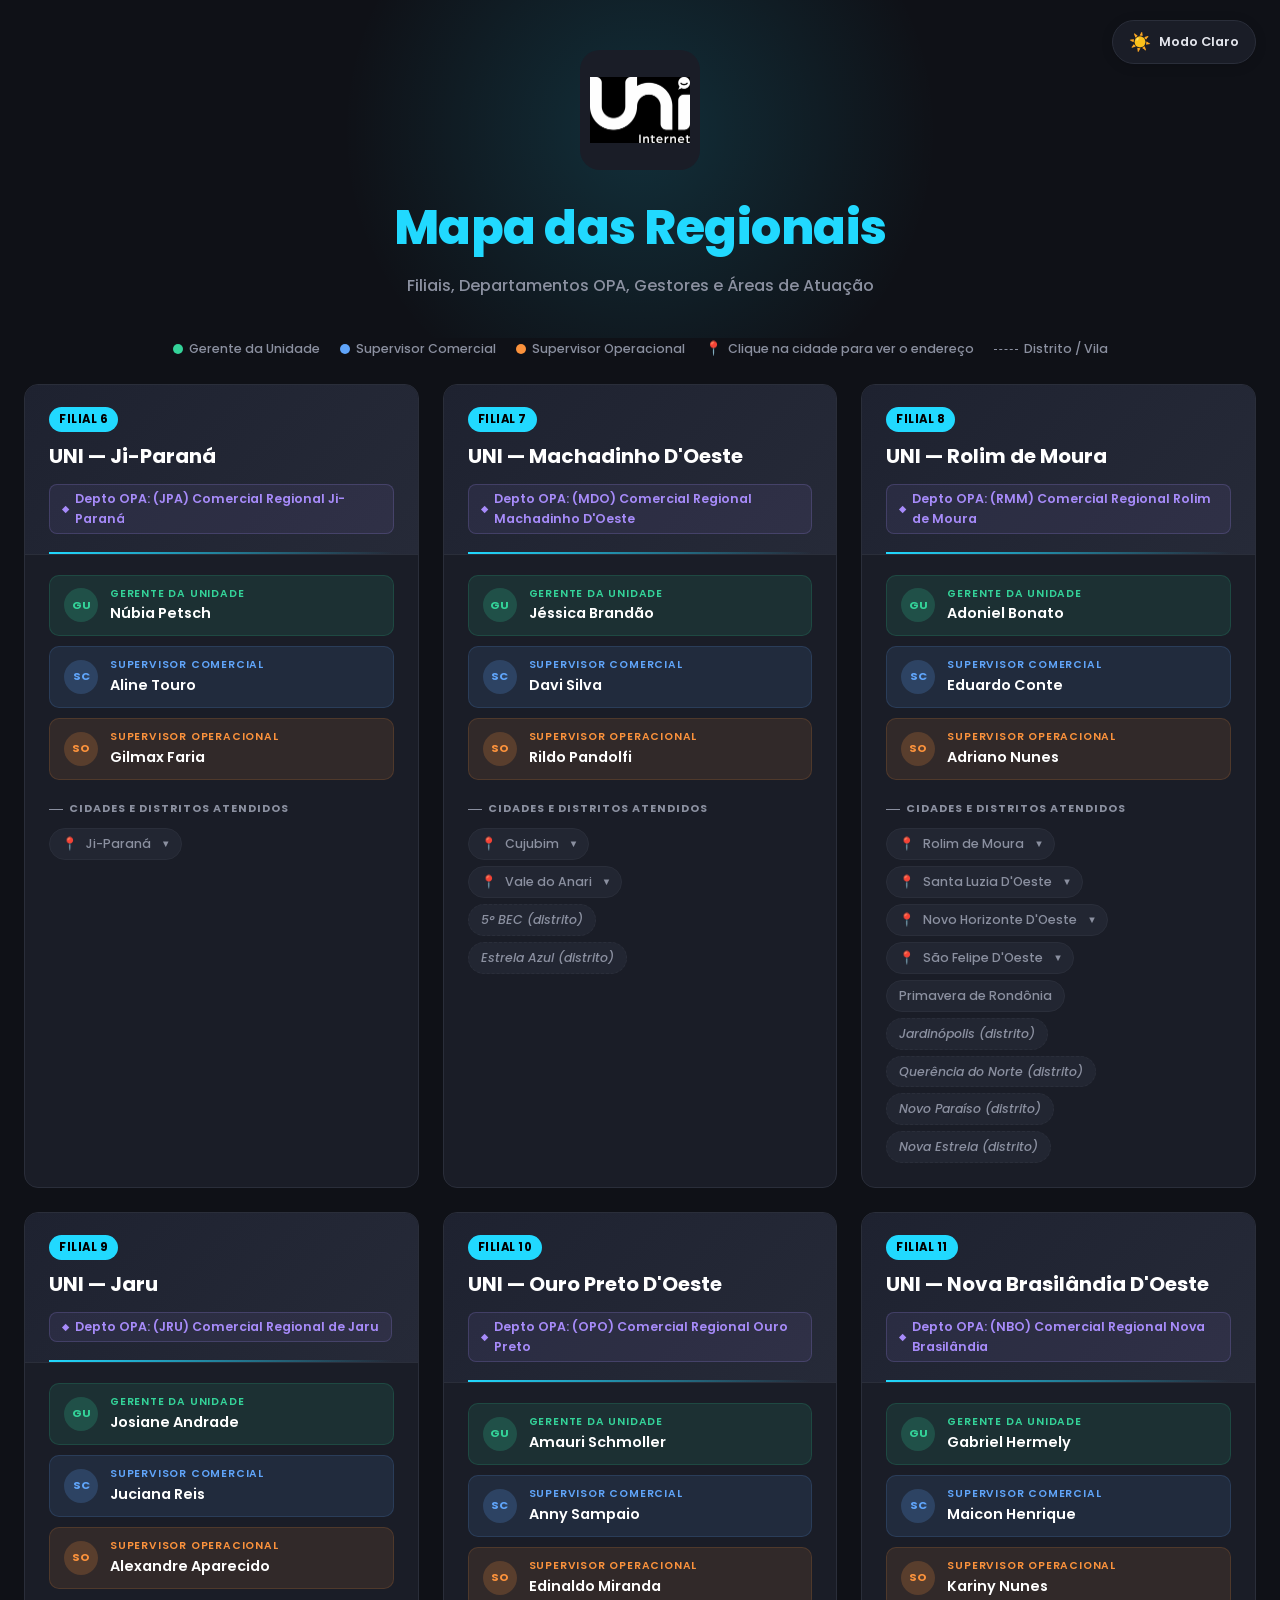
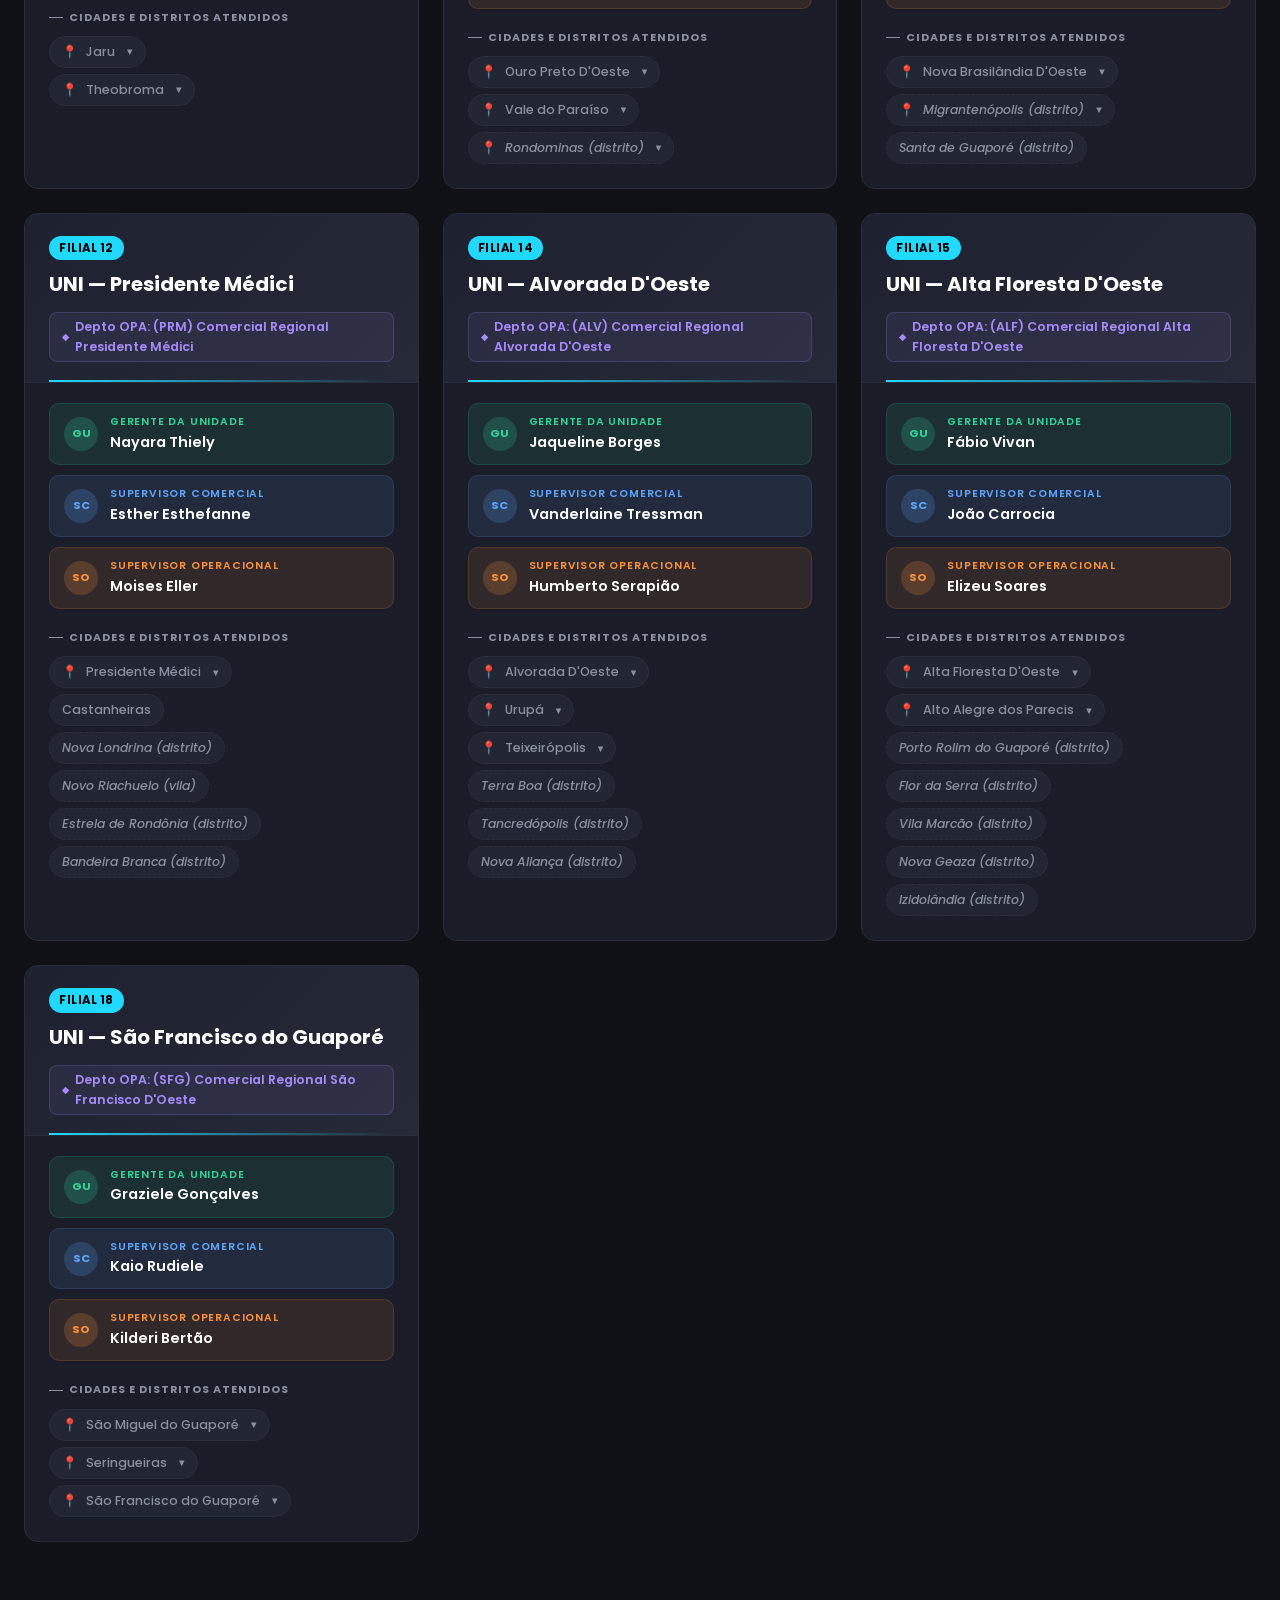
==== index.html @ b016f170 "Add files via upload" ====
<!DOCTYPE html>
<html lang="pt-BR" data-theme="dark">
<head>
<meta charset="UTF-8">
<meta name="viewport" content="width=device-width, initial-scale=1.0">
<title>Regionais - Departamentos OPA | UNI Internet</title>
<link href="https://fonts.googleapis.com/css2?family=Poppins:wght@400;500;600;700;800&display=swap" rel="stylesheet">
<style>
  :root {
    --bg: #0f1117;
    --surface: #1a1d27;
    --surface-hover: #222632;
    --card-top-bg: linear-gradient(135deg, #1e2230, #262a38);
    --border: #2a2e3a;
    --text: #e4e6ed;
    --text-muted: #8b90a0;
    --heading-color: #fff;
    --accent: #21d9ff;
    --accent-glow: rgba(33, 217, 255, 0.15);
    --accent-text: #000;
    --green: #34d399;
    --green-bg: rgba(52, 211, 153, 0.1);
    --green-border: rgba(52, 211, 153, 0.15);
    --green-icon: rgba(52, 211, 153, 0.2);
    --blue: #60a5fa;
    --blue-bg: rgba(96, 165, 250, 0.1);
    --blue-border: rgba(96, 165, 250, 0.15);
    --blue-icon: rgba(96, 165, 250, 0.2);
    --purple: #a78bfa;
    --purple-bg: rgba(167, 139, 250, 0.08);
    --purple-border: rgba(167, 139, 250, 0.2);
    --orange: #fb923c;
    --orange-bg: rgba(251, 146, 60, 0.1);
    --orange-border: rgba(251, 146, 60, 0.15);
    --orange-icon: rgba(251, 146, 60, 0.2);
    --shadow-hover: rgba(0,0,0,0.3);
    --addr-bg: #161922;
    --radius: 14px;
  }

  [data-theme="light"] {
    --bg: #f0f2f5;
    --surface: #ffffff;
    --surface-hover: #f5f6f8;
    --card-top-bg: linear-gradient(135deg, #e8ecf2, #f1f4f9);
    --border: #dde1e8;
    --text: #2d3142;
    --text-muted: #6b7280;
    --heading-color: #1a1d27;
    --accent: #0aafc9;
    --accent-glow: rgba(10, 175, 201, 0.1);
    --accent-text: #fff;
    --green: #059669;
    --green-bg: rgba(5, 150, 105, 0.07);
    --green-border: rgba(5, 150, 105, 0.15);
    --green-icon: rgba(5, 150, 105, 0.12);
    --blue: #2563eb;
    --blue-bg: rgba(37, 99, 235, 0.06);
    --blue-border: rgba(37, 99, 235, 0.15);
    --blue-icon: rgba(37, 99, 235, 0.1);
    --purple: #7c3aed;
    --purple-bg: rgba(124, 58, 237, 0.06);
    --purple-border: rgba(124, 58, 237, 0.15);
    --orange: #ea580c;
    --orange-bg: rgba(234, 88, 12, 0.07);
    --orange-border: rgba(234, 88, 12, 0.15);
    --orange-icon: rgba(234, 88, 12, 0.12);
    --shadow-hover: rgba(0,0,0,0.08);
    --addr-bg: #f8f9fb;
  }

  * { margin: 0; padding: 0; box-sizing: border-box; }

  body {
    font-family: 'Poppins', sans-serif;
    background: var(--bg);
    color: var(--text);
    min-height: 100vh;
    line-height: 1.6;
    transition: background 0.4s ease, color 0.4s ease;
  }

  .theme-toggle {
    position: fixed;
    top: 20px;
    right: 24px;
    z-index: 100;
    background: var(--surface);
    border: 1px solid var(--border);
    border-radius: 50px;
    padding: 8px 16px;
    cursor: pointer;
    display: flex;
    align-items: center;
    gap: 8px;
    font-family: 'Poppins', sans-serif;
    font-size: 0.8rem;
    font-weight: 600;
    color: var(--text);
    transition: all 0.3s ease;
    box-shadow: 0 2px 12px rgba(0,0,0,0.15);
  }
  .theme-toggle:hover { transform: scale(1.05); box-shadow: 0 4px 20px rgba(0,0,0,0.2); }
  .theme-toggle .icon { font-size: 1.1rem; }

  .header {
    text-align: center;
    padding: 50px 20px 40px;
    position: relative;
    overflow: hidden;
  }
  .header::before {
    content: '';
    position: absolute;
    top: -50%;
    left: 50%;
    transform: translateX(-50%);
    width: 600px;
    height: 600px;
    background: radial-gradient(circle, var(--accent-glow) 0%, transparent 70%);
    pointer-events: none;
  }

  .logo-container { position: relative; margin-bottom: 20px; }
  .logo-placeholder {
    width: 120px; height: 120px; margin: 0 auto; border-radius: 20px;
    background: var(--surface); border: none;
    display: flex; align-items: center; justify-content: center;
    overflow: hidden; transition: all 0.3s ease;
  }
  .logo-placeholder img { width: 100%; height: 100%; object-fit: contain; padding: 10px; }

  [data-theme="dark"] .logo-dark { display: block; }
  [data-theme="dark"] .logo-light { display: none; }
  [data-theme="light"] .logo-dark { display: none; }
  [data-theme="light"] .logo-light { display: block; }

  .header h1 {
    font-family: 'Poppins', sans-serif;
    font-size: clamp(1.8rem, 5vw, 3rem);
    font-weight: 800; color: var(--accent);
    position: relative; letter-spacing: -0.5px;
  }
  .header p {
    color: var(--text-muted); font-size: 1rem;
    margin-top: 6px; position: relative; font-weight: 500;
  }

  .legend {
    max-width: 1280px; margin: 0 auto 24px; padding: 0 24px;
    display: flex; gap: 20px; flex-wrap: wrap; justify-content: center;
  }
  .legend-item {
    display: flex; align-items: center; gap: 6px;
    font-size: 0.78rem; color: var(--text-muted); font-weight: 500;
  }
  .legend-dot { width: 10px; height: 10px; border-radius: 50%; }
  .legend-line { width: 24px; height: 0; border-top: 1px dashed var(--text-muted); }

  .grid {
    max-width: 1280px; margin: 0 auto;
    padding: 0 24px 80px;
    display: grid;
    grid-template-columns: repeat(auto-fill, minmax(370px, 1fr));
    gap: 24px;
  }

  .card {
    background: var(--surface); border: 1px solid var(--border);
    border-radius: var(--radius); overflow: hidden;
    transition: transform 0.3s ease, box-shadow 0.3s ease, background 0.4s ease;
    animation: fadeUp 0.5s ease both;
  }
  .card:hover { transform: translateY(-4px); box-shadow: 0 12px 40px var(--shadow-hover); }

  @keyframes fadeUp {
    from { opacity: 0; transform: translateY(20px); }
    to { opacity: 1; transform: translateY(0); }
  }
  .card:nth-child(1)  { animation-delay: 0.03s; }
  .card:nth-child(2)  { animation-delay: 0.06s; }
  .card:nth-child(3)  { animation-delay: 0.09s; }
  .card:nth-child(4)  { animation-delay: 0.12s; }
  .card:nth-child(5)  { animation-delay: 0.15s; }
  .card:nth-child(6)  { animation-delay: 0.18s; }
  .card:nth-child(7)  { animation-delay: 0.21s; }
  .card:nth-child(8)  { animation-delay: 0.24s; }
  .card:nth-child(9)  { animation-delay: 0.27s; }
  .card:nth-child(10) { animation-delay: 0.30s; }

  .card-top {
    background: var(--card-top-bg); padding: 20px 24px;
    border-bottom: 1px solid var(--border); position: relative;
    transition: background 0.4s ease;
  }
  .card-top::after {
    content: ''; position: absolute; bottom: 0; left: 24px; right: 24px;
    height: 2px; background: linear-gradient(90deg, var(--accent), transparent);
  }

  .filial-badge {
    display: inline-block; background: var(--accent); color: var(--accent-text);
    font-weight: 700; font-size: 0.72rem; padding: 3px 10px;
    border-radius: 20px; letter-spacing: 0.5px;
    text-transform: uppercase; margin-bottom: 8px;
  }
  .card-top h2 {
    font-family: 'Poppins', sans-serif; font-size: 1.25rem;
    font-weight: 700; color: var(--heading-color); margin-bottom: 4px;
  }
  .dept-opa {
    display: inline-flex; align-items: center; gap: 6px;
    background: var(--purple-bg); border: 1px solid var(--purple-border);
    padding: 4px 12px; border-radius: 8px; font-size: 0.78rem;
    color: var(--purple); font-weight: 600; margin-top: 8px;
  }
  .dept-opa::before { content: '\25C6'; font-size: 0.55rem; }

  .card-body { padding: 20px 24px 24px; }

  .people { display: flex; flex-direction: column; gap: 10px; margin-bottom: 20px; }
  .person {
    display: flex; align-items: center; gap: 12px;
    padding: 10px 14px; border-radius: 10px; font-size: 0.9rem;
    transition: background 0.3s ease;
  }
  .person.gerente { background: var(--green-bg); border: 1px solid var(--green-border); }
  .person.supervisor { background: var(--blue-bg); border: 1px solid var(--blue-border); }
  .person.operacional { background: var(--orange-bg); border: 1px solid var(--orange-border); }

  .person-icon {
    width: 34px; height: 34px; border-radius: 50%;
    display: flex; align-items: center; justify-content: center;
    font-size: 0.7rem; font-weight: 700; flex-shrink: 0;
  }
  .gerente .person-icon { background: var(--green-icon); color: var(--green); }
  .supervisor .person-icon { background: var(--blue-icon); color: var(--blue); }
  .operacional .person-icon { background: var(--orange-icon); color: var(--orange); }

  .person-info { display: flex; flex-direction: column; }
  .person-role {
    font-size: 0.66rem; font-weight: 600;
    text-transform: uppercase; letter-spacing: 0.8px;
  }
  .gerente .person-role { color: var(--green); }
  .supervisor .person-role { color: var(--blue); }
  .operacional .person-role { color: var(--orange); }
  .person-name { font-weight: 600; color: var(--heading-color); font-size: 0.9rem; }

  .cities-label {
    font-size: 0.68rem; font-weight: 700; text-transform: uppercase;
    letter-spacing: 1px; color: var(--text-muted); margin-bottom: 10px;
    display: flex; align-items: center; gap: 6px;
  }
  .cities-label::before {
    content: ''; display: block; width: 14px; height: 1px; background: var(--text-muted);
  }

  .cities-list { display: flex; flex-direction: column; gap: 6px; }

  .city-row { position: relative; }

  .city-tag {
    display: inline-flex; align-items: center; gap: 6px;
    background: var(--surface-hover); border: 1px solid var(--border);
    padding: 5px 12px; border-radius: 20px; font-size: 0.78rem;
    color: var(--text-muted); font-weight: 500;
    transition: all 0.2s ease;
  }
  .city-tag.distrito { font-style: italic; border-style: dashed; }

  .city-tag.has-addr {
    cursor: pointer;
    padding-right: 10px;
  }
  .city-tag.has-addr:hover {
    border-color: var(--accent); color: var(--accent); background: var(--accent-glow);
  }
  .city-tag.has-addr .pin { margin-right: 2px; font-style: normal; }
  .city-tag.has-addr .arrow {
    display: inline-block; font-size: 0.6rem; margin-left: 4px;
    transition: transform 0.3s ease; font-style: normal;
  }
  .city-tag.has-addr.open .arrow { transform: rotate(180deg); }
  .city-tag.has-addr.open {
    border-color: var(--accent); color: var(--accent); background: var(--accent-glow);
    border-radius: 12px 12px 0 0;
  }

  .addr-panel {
    max-height: 0; overflow: hidden;
    transition: max-height 0.35s ease, padding 0.35s ease, opacity 0.25s ease;
    opacity: 0;
    background: var(--addr-bg);
    border: 1px solid var(--border); border-top: none;
    border-radius: 0 0 12px 12px;
    margin-top: -1px;
    padding: 0 14px;
  }
  .addr-panel.open {
    max-height: 200px; opacity: 1; padding: 10px 14px;
  }
  .addr-panel .addr-line {
    display: flex; align-items: flex-start; gap: 8px;
    font-size: 0.76rem; color: var(--text-muted); line-height: 1.5;
  }
  .addr-panel .addr-line + .addr-line { margin-top: 8px; padding-top: 8px; border-top: 1px dashed var(--border); }
  .addr-panel .addr-icon { flex-shrink: 0; font-size: 0.85rem; margin-top: 1px; }
  .addr-panel .addr-label {
    font-size: 0.62rem; font-weight: 700; text-transform: uppercase;
    letter-spacing: 0.5px; color: var(--accent); margin-bottom: 2px;
  }

  @media (max-width: 480px) {
    .grid { grid-template-columns: 1fr; padding: 0 12px 60px; gap: 16px; }
    .header { padding: 40px 16px 28px; }
    .theme-toggle { top: 12px; right: 12px; padding: 6px 12px; font-size: 0.72rem; }
    .logo-placeholder { width: 90px; height: 90px; }
  }
</style>
</head>
<body>

<button class="theme-toggle" onclick="toggleTheme()">
  <span class="icon" id="themeIcon">&#9728;&#65039;</span>
  <span id="themeLabel">Modo Claro</span>
</button>

<div class="header">
  <div class="logo-container">
    <div class="logo-placeholder">
      <img src="[data-uri]" alt="UNI Internet" class="logo-dark">
      <img src="[data-uri]" alt="UNI Internet" class="logo-light">
    </div>
  </div>
  <h1>Mapa das Regionais</h1>
  <p>Filiais, Departamentos OPA, Gestores e Áreas de Atuação</p>
</div>

<div class="legend">
  <div class="legend-item"><div class="legend-dot" style="background:var(--green)"></div> Gerente da Unidade</div>
  <div class="legend-item"><div class="legend-dot" style="background:var(--blue)"></div> Supervisor Comercial</div>
  <div class="legend-item"><div class="legend-dot" style="background:var(--orange)"></div> Supervisor Operacional</div>
  <div class="legend-item"><span style="font-size:0.85rem">📍</span> Clique na cidade para ver o endereço</div>
  <div class="legend-item"><div class="legend-line"></div> Distrito / Vila</div>
</div>

<div class="grid" id="grid"></div>

<script>
const filiais = [
  {
    num: 6, nome: "Ji-Paraná", sigla: "JPA", regional: "Comercial Regional Ji-Paraná",
    gerente: "Núbia Petsch", supervisor: "Aline Touro", operacional: "Gilmax Faria",
    cidades: [
      { nome: "Ji-Paraná", addrs: [
        { label: "Matriz", end: "Av. Marechal Rondon, 1758 - Centro - CEP 76900-136" },
        { label: "Filial", end: "Rua Manoel Franco, 809 - Nova Brasília - CEP 76908-442" }
      ]}
    ]
  },
  {
    num: 7, nome: "Machadinho D'Oeste", sigla: "MDO", regional: "Comercial Regional Machadinho D'Oeste",
    gerente: "Jéssica Brandão", supervisor: "Davi Silva", operacional: "Rildo Pandolfi",
    cidades: [
      { nome: "Cujubim", addrs: [{ end: "Av. Cujubim, 2222 - Centro - CEP 76864-000" }] },
      { nome: "Vale do Anari", addrs: [{ end: "Av. Acyr Jose Damasceno, 4118 - Centro - CEP 76867-000" }] },
      { nome: "5° BEC", distrito: true },
      { nome: "Estrela Azul", distrito: true }
    ]
  },
  {
    num: 8, nome: "Rolim de Moura", sigla: "RMM", regional: "Comercial Regional Rolim de Moura",
    gerente: "Adoniel Bonato", supervisor: "Eduardo Conte", operacional: "Adriano Nunes",
    cidades: [
      { nome: "Rolim de Moura", addrs: [{ end: "Rua Guaporé, 4762 - Centro - CEP 76940-000" }] },
      { nome: "Santa Luzia D'Oeste", addrs: [{ end: "Av. Brasil, 2571 - Centro - CEP 76950-000" }] },
      { nome: "Novo Horizonte D'Oeste", addrs: [{ end: "Av. Manoel Francisco de Lima Filho, 4979 - Centro - CEP 76956-000" }] },
      { nome: "São Felipe D'Oeste", addrs: [{ end: "Av. Capitão Silvio, 61 - Centro - CEP 76977-000" }] },
      { nome: "Primavera de Rondônia" },
      { nome: "Jardinópolis", distrito: true },
      { nome: "Querência do Norte", distrito: true },
      { nome: "Novo Paraíso", distrito: true },
      { nome: "Nova Estrela", distrito: true }
    ]
  },
  {
    num: 9, nome: "Jaru", sigla: "JRU", regional: "Comercial Regional de Jaru",
    gerente: "Josiane Andrade", supervisor: "Juciana Reis", operacional: "Alexandre Aparecido",
    cidades: [
      { nome: "Jaru", addrs: [{ end: "Av. Padre Adolpho Rohl, 1996 - Setor 1 - CEP 76890-000" }] },
      { nome: "Theobroma", addrs: [{ end: "Av. Senador Olavo Pires, 2070 - Centro - CEP 76866-000" }] }
    ]
  },
  {
    num: 10, nome: "Ouro Preto D'Oeste", sigla: "OPO", regional: "Comercial Regional Ouro Preto",
    gerente: "Amauri Schmoller", supervisor: "Anny Sampaio", operacional: "Edinaldo Miranda",
    cidades: [
      { nome: "Ouro Preto D'Oeste", addrs: [{ end: "Rua Ana Neri, 528 - Jardim Tropical - CEP 76920-000" }] },
      { nome: "Vale do Paraíso", addrs: [{ end: "Av. Paraná, Nº 2250 - Centro - CEP 76923-000" }] },
      { nome: "Rondominas", distrito: true, addrs: [{ end: "Rua Jorge Marcelino, 2450 - CEP 76920-000" }] }
    ]
  },
  {
    num: 11, nome: "Nova Brasilândia D'Oeste", sigla: "NBO", regional: "Comercial Regional Nova Brasilândia",
    gerente: "Gabriel Hermely", supervisor: "Maicon Henrique", operacional: "Kariny Nunes",
    cidades: [
      { nome: "Nova Brasilândia D'Oeste", addrs: [{ end: "Av. Juscelino Kubitschek, 3105 - Centro - CEP 76958-000" }] },
      { nome: "Migrantenópolis", distrito: true, addrs: [{ end: "Av. 25 de Agosto, 3282 - Centro - CEP 76956-000" }] },
      { nome: "Santa de Guaporé", distrito: true }
    ]
  },
  {
    num: 12, nome: "Presidente Médici", sigla: "PRM", regional: "Comercial Regional Presidente Médici",
    gerente: "Nayara Thiely", supervisor: "Esther Esthefanne", operacional: "Moises Eller",
    cidades: [
      { nome: "Presidente Médici", addrs: [{ end: "Rua José Vidal, 2648 - Centro - CEP 76916-000" }] },
      { nome: "Castanheiras" },
      { nome: "Nova Londrina", distrito: true },
      { nome: "Novo Riachuelo", distrito: true, vila: true },
      { nome: "Estrela de Rondônia", distrito: true },
      { nome: "Bandeira Branca", distrito: true }
    ]
  },
  {
    num: 14, nome: "Alvorada D'Oeste", sigla: "ALV", regional: "Comercial Regional Alvorada D'Oeste",
    gerente: "Jaqueline Borges", supervisor: "Vanderlaine Tressman", operacional: "Humberto Serapião",
    cidades: [
      { nome: "Alvorada D'Oeste", addrs: [{ end: "Rua José de Alencar, 4906 - Centro - CEP 76930-000" }] },
      { nome: "Urupá", addrs: [{ end: "Av. Moacir de Paula Vieira, 3546 - Centro - CEP 76929-000" }] },
      { nome: "Teixeirópolis", addrs: [{ end: "Av. Afonso Pena, 2975 - Centro - CEP 76928-000" }] },
      { nome: "Terra Boa", distrito: true },
      { nome: "Tancredópolis", distrito: true },
      { nome: "Nova Aliança", distrito: true }
    ]
  },
  {
    num: 15, nome: "Alta Floresta D'Oeste", sigla: "ALF", regional: "Comercial Regional Alta Floresta D'Oeste",
    gerente: "Fábio Vivan", supervisor: "João Carrocia", operacional: "Elizeu Soares",
    cidades: [
      { nome: "Alta Floresta D'Oeste", addrs: [{ end: "Av. Brasil, 4122 - Centro - CEP 76954-000" }] },
      { nome: "Alto Alegre dos Parecis", addrs: [{ end: "Av. Tancredo Neves, 3957 - Centro - CEP 76952-000" }] },
      { nome: "Porto Rolim do Guaporé", distrito: true },
      { nome: "Flor da Serra", distrito: true },
      { nome: "Vila Marcão", distrito: true },
      { nome: "Nova Geaza", distrito: true },
      { nome: "Izidolândia", distrito: true }
    ]
  },
  {
    num: 18, nome: "São Francisco do Guaporé", sigla: "SFG", regional: "Comercial Regional São Francisco D'Oeste",
    gerente: "Graziele Gonçalves", supervisor: "Kaio Rudiele", operacional: "Kilderi Bertão",
    cidades: [
      { nome: "São Miguel do Guaporé", addrs: [{ end: "Rua São Miguel, 2355 - Cristo Rei - CEP 76932-000" }] },
      { nome: "Seringueiras", addrs: [{ end: "Av. Flamboyant, 272 - Centro - CEP 76900-000" }] },
      { nome: "São Francisco do Guaporé", addrs: [{ end: "Rua Chico Mendes, 3926 - Centro - CEP 76935-000" }] }
    ]
  }
];

function renderCards() {
  const grid = document.getElementById('grid');
  grid.innerHTML = filiais.map((f, fi) => {
    const cidadesHTML = f.cidades.map((c, ci) => {
      const id = `addr-${fi}-${ci}`;
      const hasAddr = c.addrs && c.addrs.length > 0;
      const distritoClass = c.distrito ? ' distrito' : '';
      const suffix = c.distrito ? (c.vila ? ' (vila)' : ' (distrito)') : '';

      if (!hasAddr) {
        return `<div class="city-row"><span class="city-tag${distritoClass}">${c.nome}${suffix}</span></div>`;
      }

      const addrLines = c.addrs.map(a => {
        const labelHTML = a.label ? `<div class="addr-label">${a.label}</div>` : '';
        return `<div class="addr-line"><span class="addr-icon">📍</span><div>${labelHTML}${a.end}</div></div>`;
      }).join('');

      return `<div class="city-row">
        <span class="city-tag has-addr${distritoClass}" onclick="toggleAddr('${id}', this)">
          <span class="pin">📍</span>${c.nome}${suffix}<span class="arrow">▼</span>
        </span>
        <div class="addr-panel" id="${id}">${addrLines}</div>
      </div>`;
    }).join('');

    return `<div class="card">
      <div class="card-top">
        <span class="filial-badge">Filial ${f.num}</span>
        <h2>UNI — ${f.nome}</h2>
        <div class="dept-opa">Depto OPA: (${f.sigla}) ${f.regional}</div>
      </div>
      <div class="card-body">
        <div class="people">
          <div class="person gerente">
            <div class="person-icon">GU</div>
            <div class="person-info">
              <span class="person-role">Gerente da Unidade</span>
              <span class="person-name">${f.gerente}</span>
            </div>
          </div>
          <div class="person supervisor">
            <div class="person-icon">SC</div>
            <div class="person-info">
              <span class="person-role">Supervisor Comercial</span>
              <span class="person-name">${f.supervisor}</span>
            </div>
          </div>
          <div class="person operacional">
            <div class="person-icon">SO</div>
            <div class="person-info">
              <span class="person-role">Supervisor Operacional</span>
              <span class="person-name">${f.operacional}</span>
            </div>
          </div>
        </div>
        <div class="cities-label">Cidades e Distritos Atendidos</div>
        <div class="cities-list">${cidadesHTML}</div>
      </div>
    </div>`;
  }).join('');
}

function toggleAddr(id, el) {
  const panel = document.getElementById(id);
  const isOpen = panel.classList.contains('open');
  // Close all panels first
  document.querySelectorAll('.addr-panel.open').forEach(p => {
    p.classList.remove('open');
    p.previousElementSibling.classList.remove('open');
  });
  if (!isOpen) {
    panel.classList.add('open');
    el.classList.add('open');
  }
}

function toggleTheme() {
  const html = document.documentElement;
  const icon = document.getElementById('themeIcon');
  const label = document.getElementById('themeLabel');
  if (html.getAttribute('data-theme') === 'dark') {
    html.setAttribute('data-theme', 'light');
    icon.textContent = '🌙';
    label.textContent = 'Modo Escuro';
  } else {
    html.setAttribute('data-theme', 'dark');
    icon.textContent = '☀️';
    label.textContent = 'Modo Claro';
  }
}

renderCards();
</script>
</body>
</html>
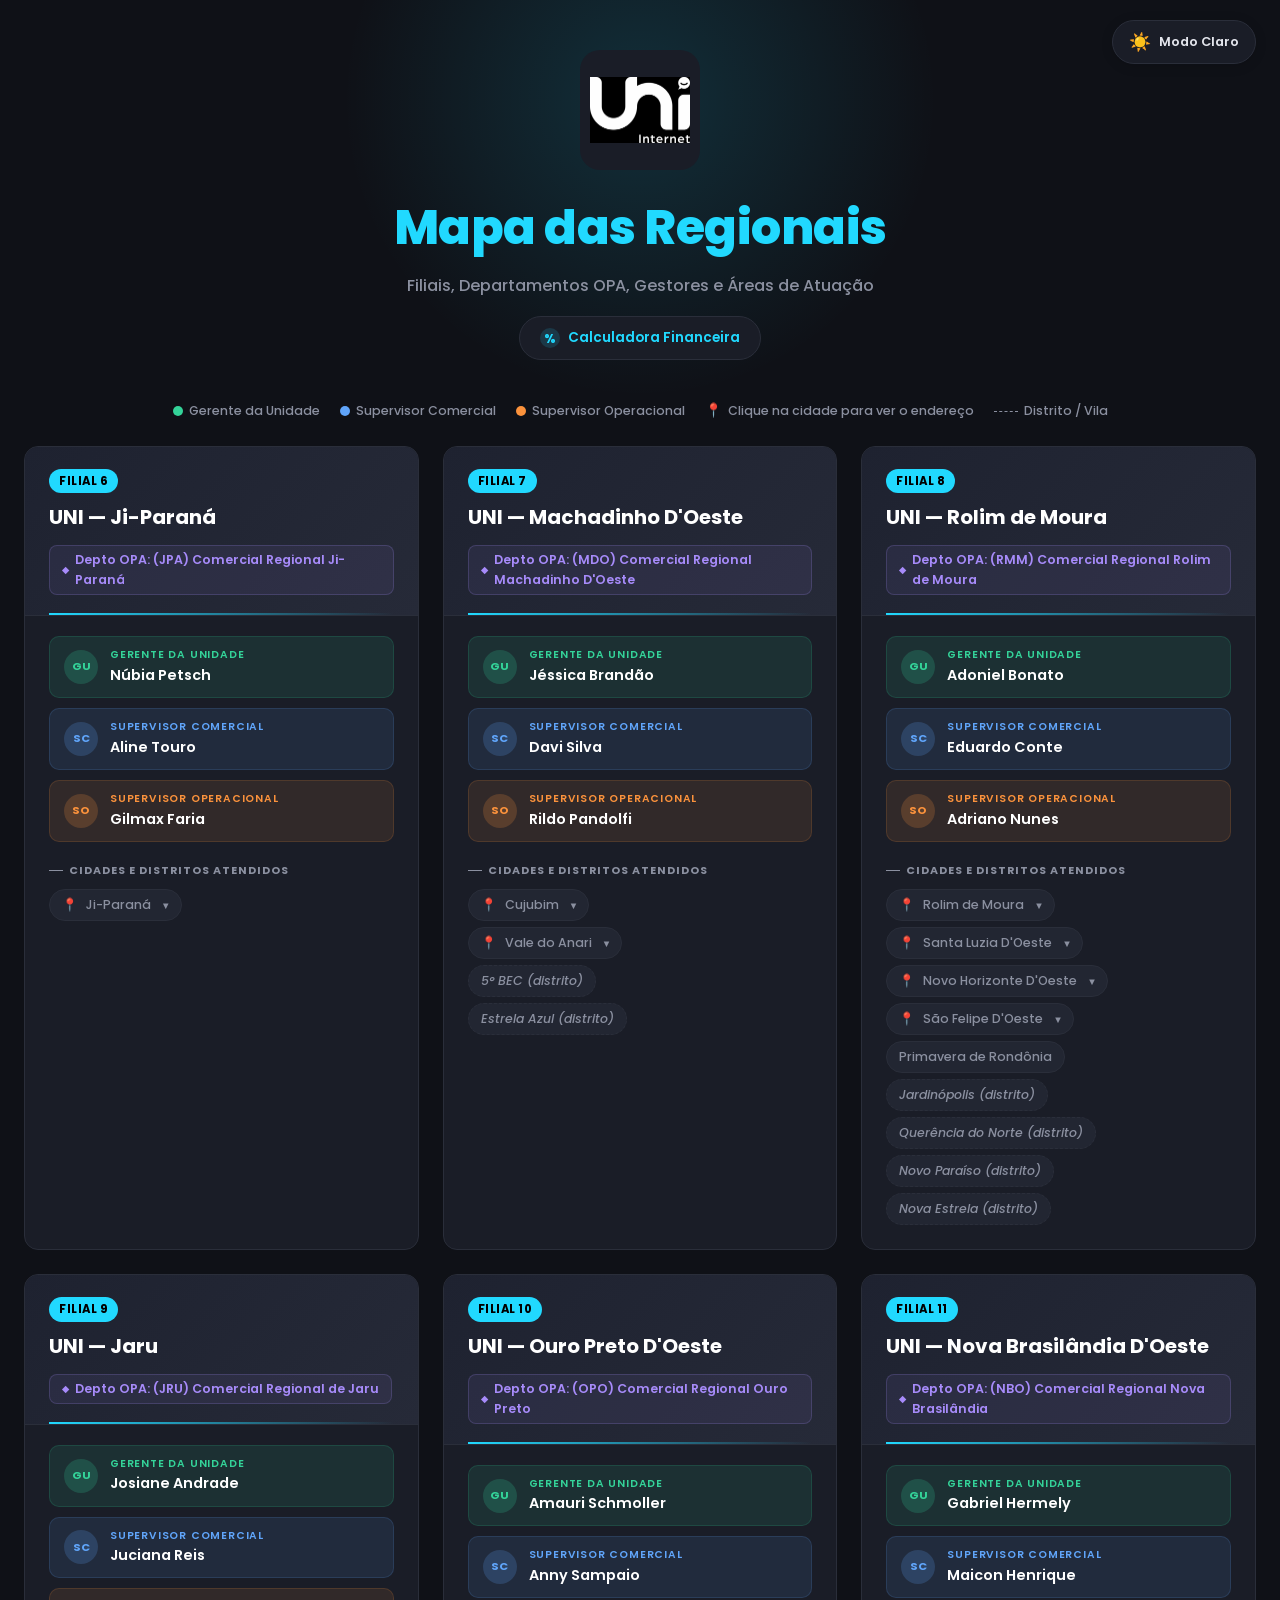
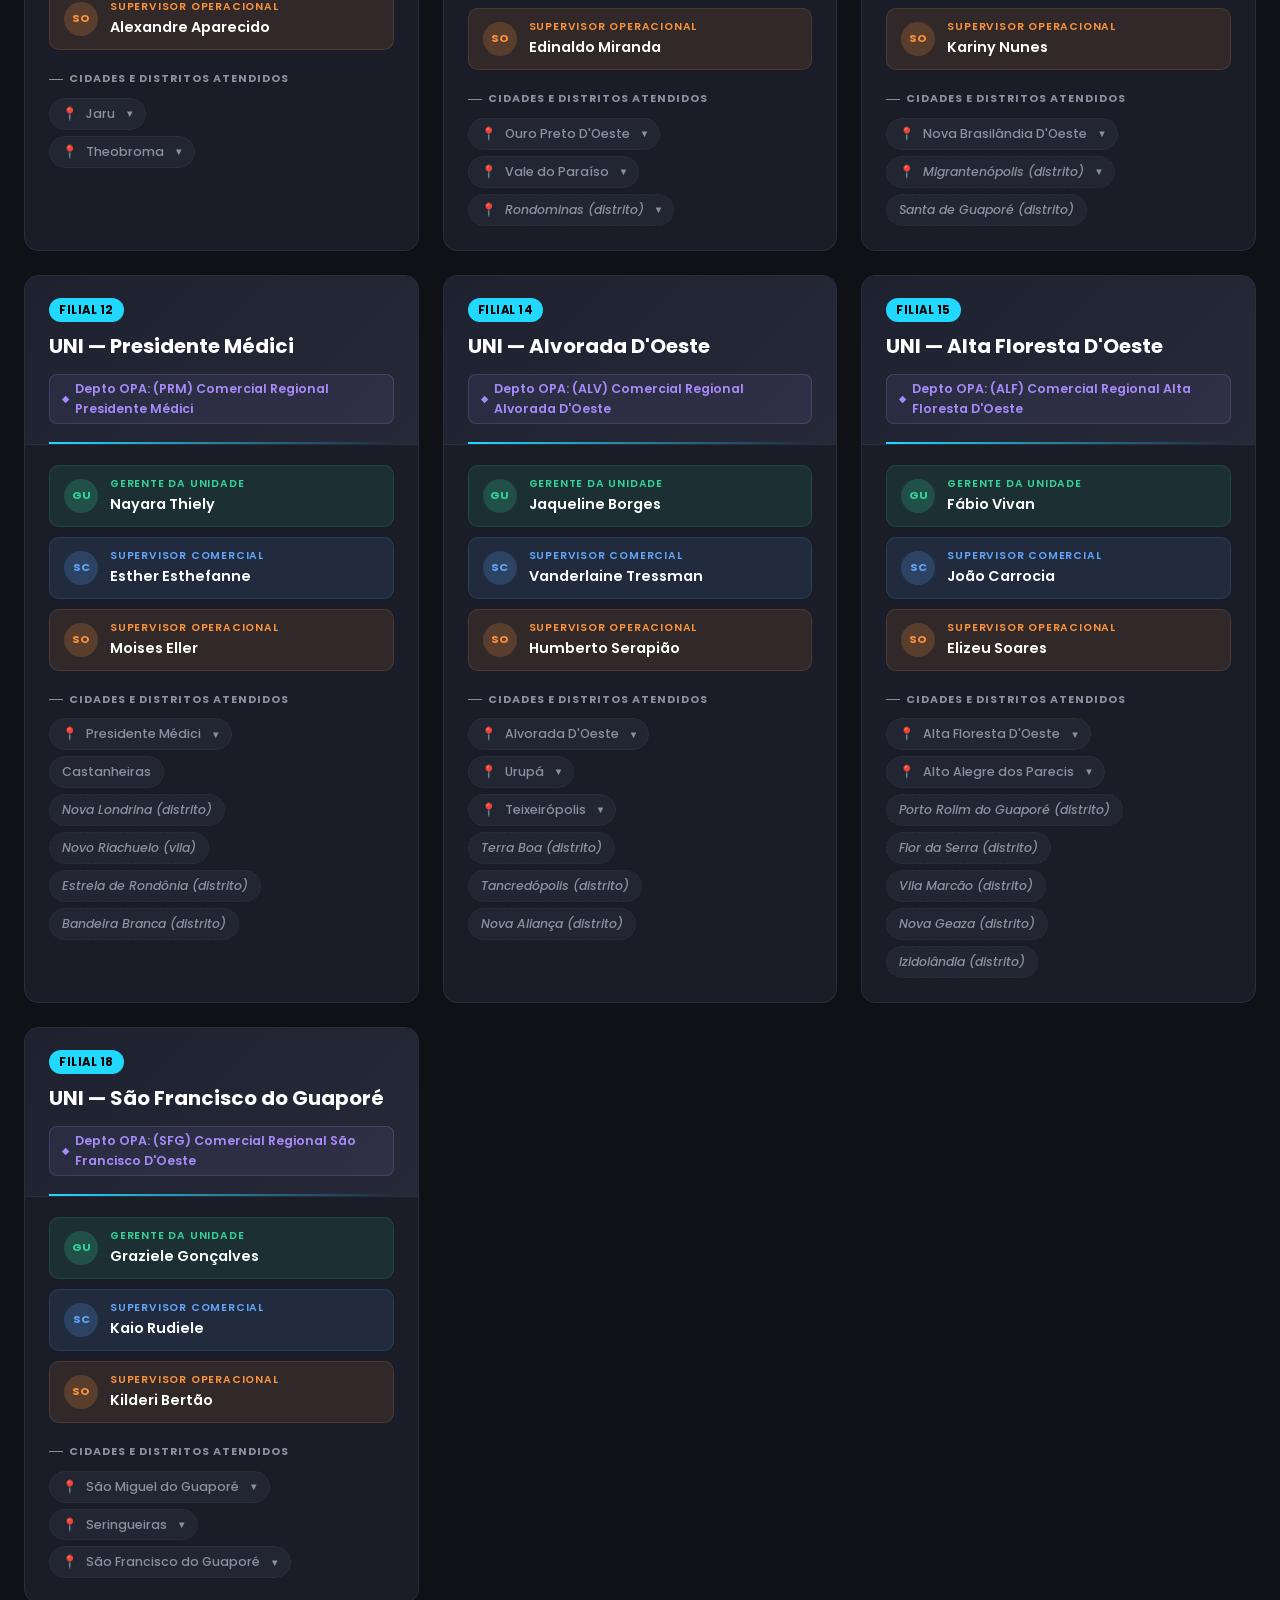
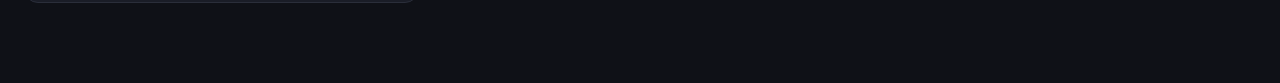
==== commit 37ea71ad: "Link the billing calculator dashboard from the regionais index Adds a small pill link under the head" ====
--- a/index.html
+++ b/index.html
@@ -146,6 +146,20 @@
     margin-top: 6px; position: relative; font-weight: 500;
   }
 
+  .calc-link {
+    display: inline-flex; align-items: center; gap: 8px;
+    margin-top: 18px; padding: 10px 20px; position: relative;
+    border-radius: 50px; background: var(--surface); border: 1px solid var(--border);
+    color: var(--accent); font-weight: 600; font-size: 0.85rem;
+    text-decoration: none; transition: transform 0.3s ease, box-shadow 0.3s ease;
+  }
+  .calc-link:hover { transform: translateY(-2px); box-shadow: 0 8px 20px var(--shadow-hover); }
+  .calc-link .icon {
+    display: inline-grid; place-items: center; width: 20px; height: 20px;
+    border-radius: 50%; background: var(--accent-glow); color: var(--accent);
+    font-weight: 800; font-size: 0.75rem;
+  }
+
   .legend {
     max-width: 1280px; margin: 0 auto 24px; padding: 0 24px;
     display: flex; gap: 20px; flex-wrap: wrap; justify-content: center;
@@ -335,6 +349,9 @@
   </div>
   <h1>Mapa das Regionais</h1>
   <p>Filiais, Departamentos OPA, Gestores e Áreas de Atuação</p>
+  <a class="calc-link" href="calculadora/index.html">
+    <span class="icon" aria-hidden="true">%</span> Calculadora Financeira
+  </a>
 </div>
 
 <div class="legend">
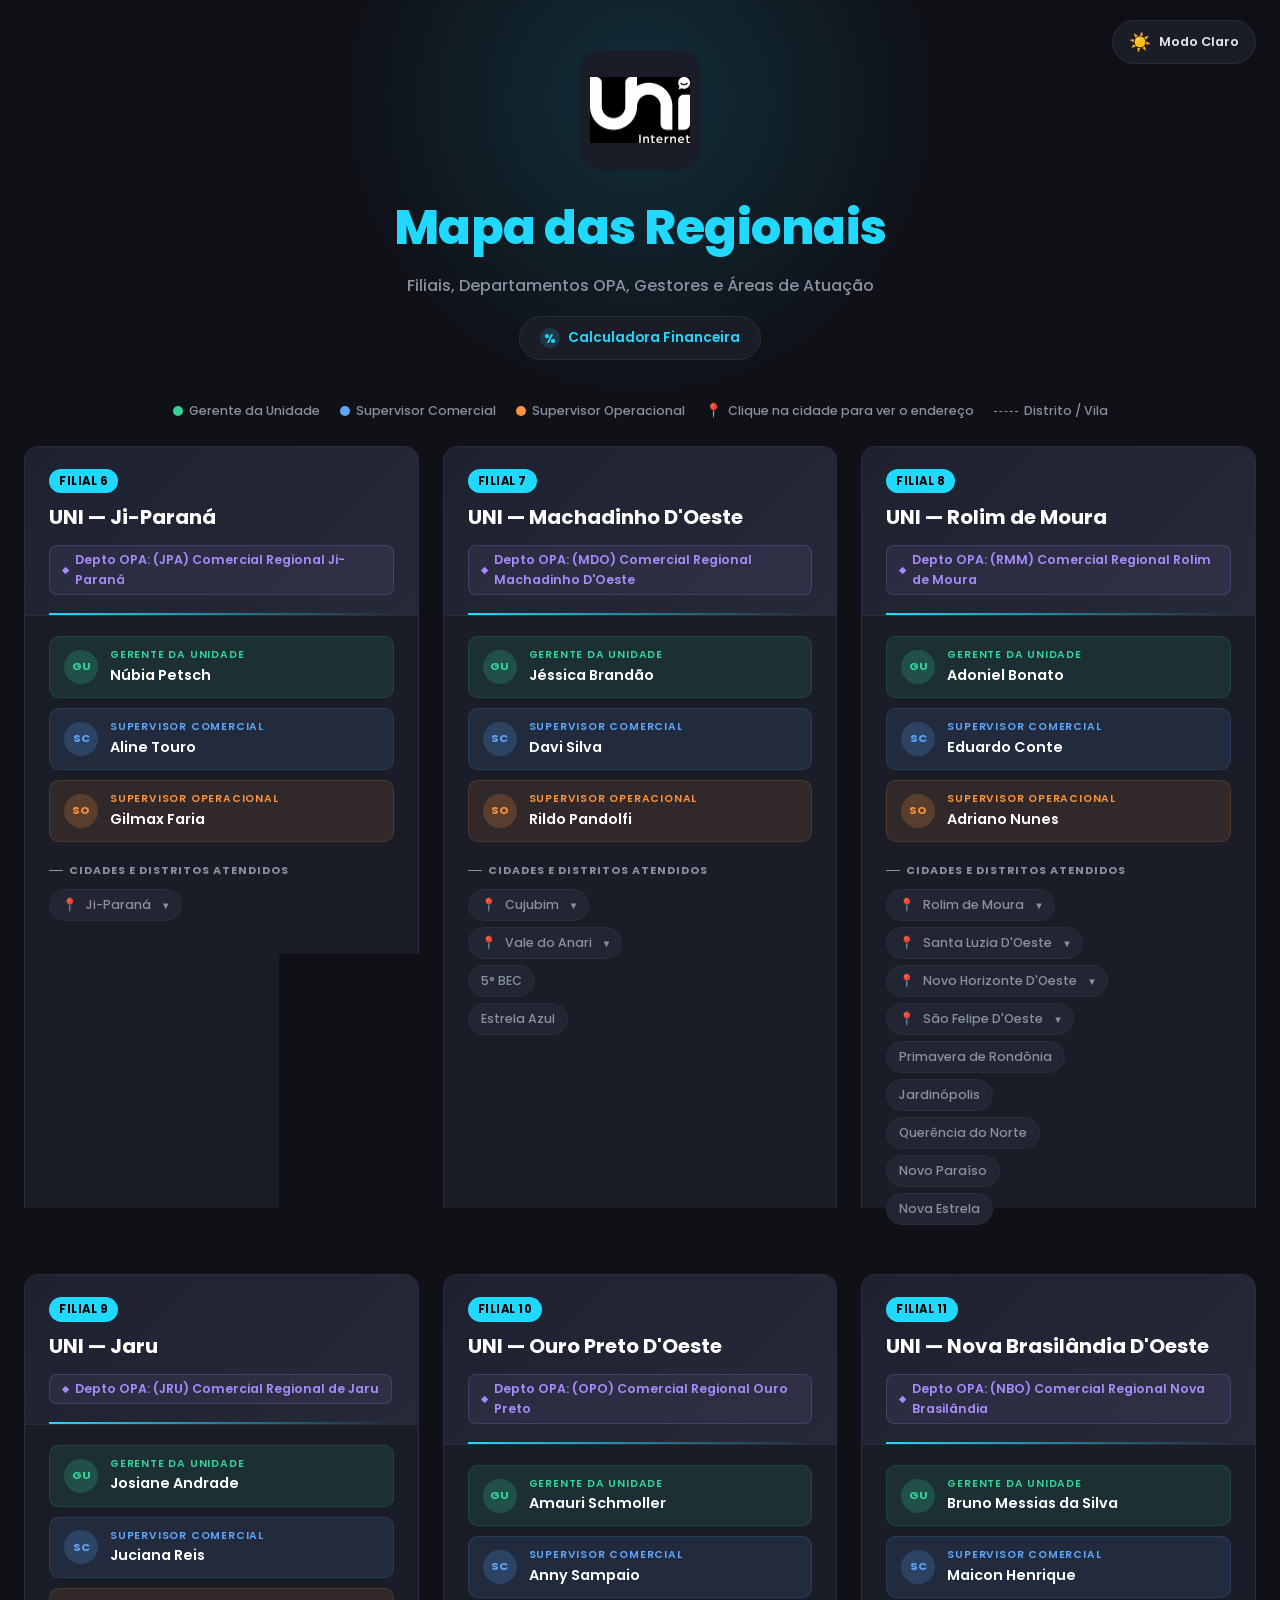
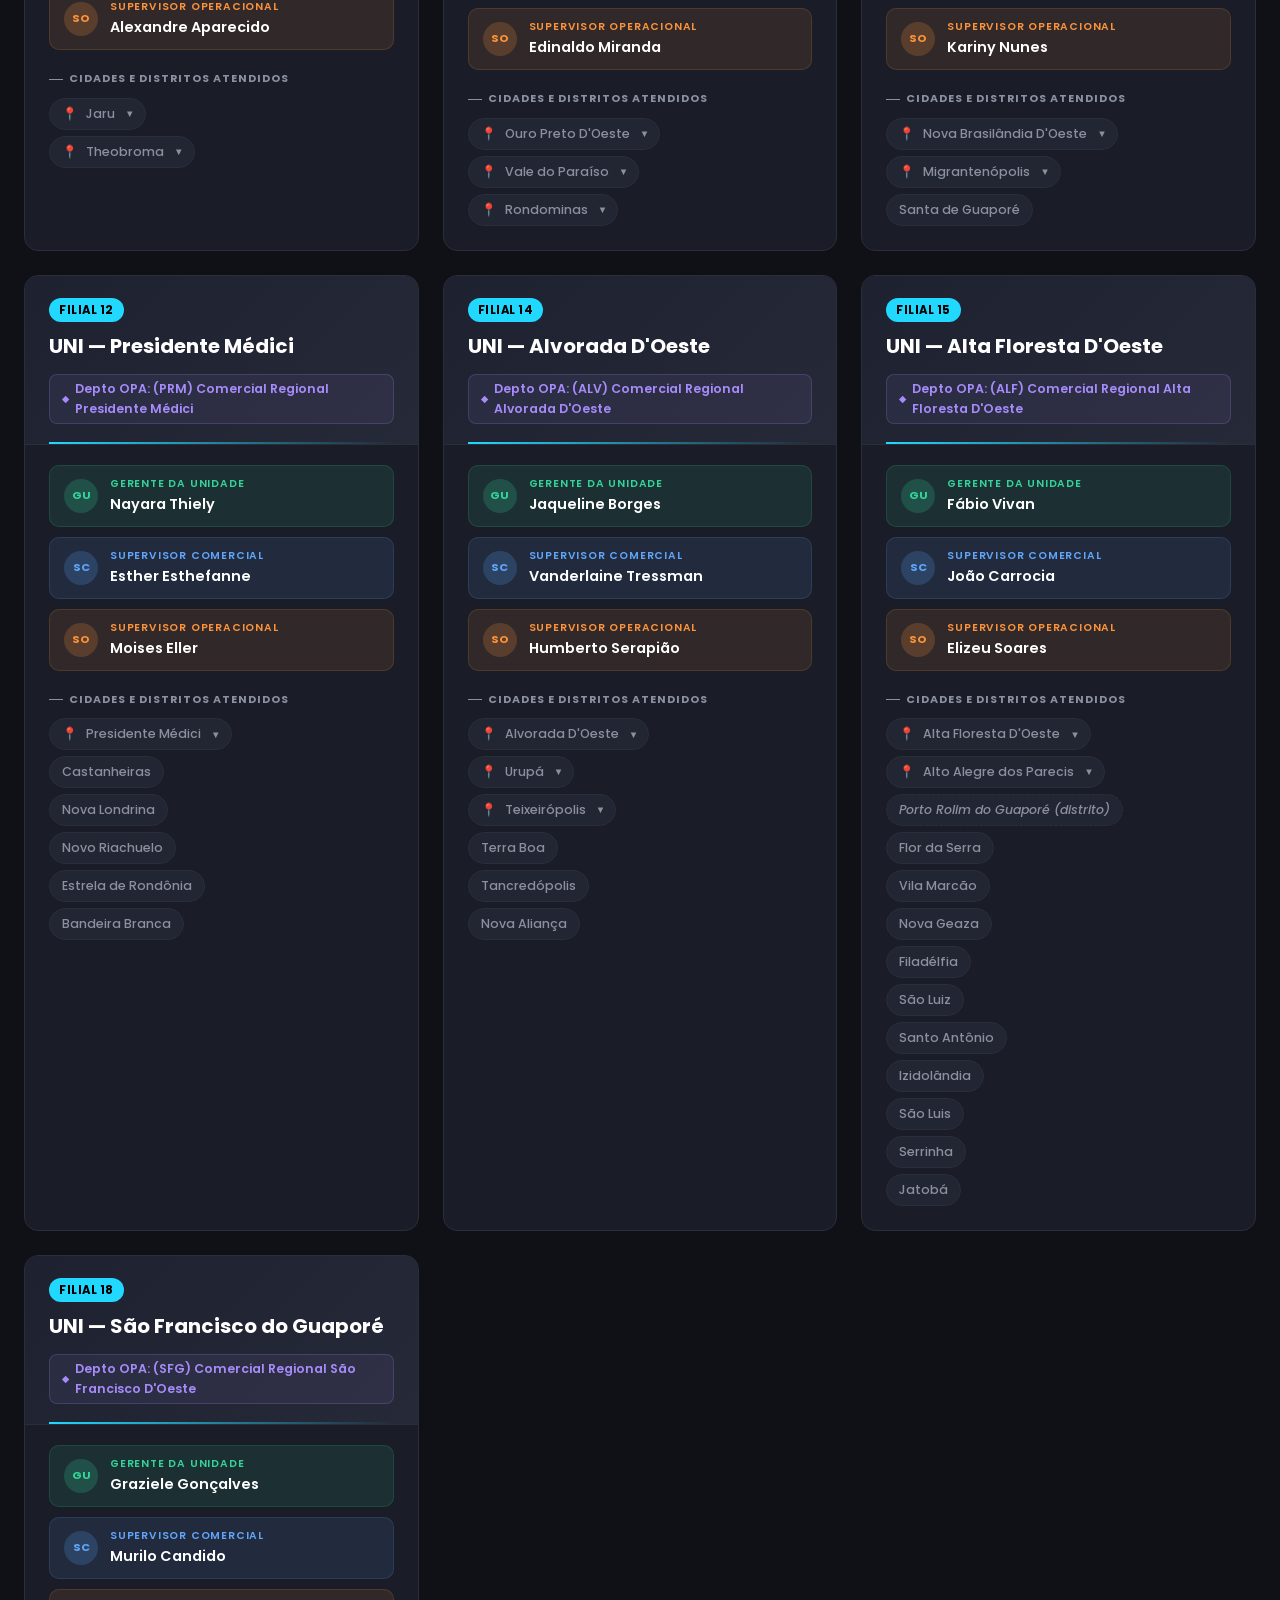
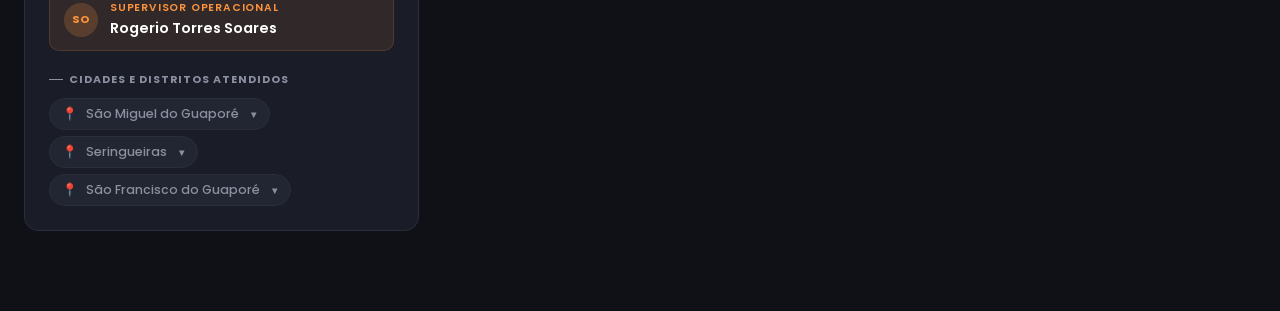
==== commit b17aa20b: "Update index.html Correção, supervisor, gerente e distritos de AFL" ====
--- a/index.html
+++ b/index.html
@@ -382,8 +382,8 @@
     cidades: [
       { nome: "Cujubim", addrs: [{ end: "Av. Cujubim, 2222 - Centro - CEP 76864-000" }] },
       { nome: "Vale do Anari", addrs: [{ end: "Av. Acyr Jose Damasceno, 4118 - Centro - CEP 76867-000" }] },
-      { nome: "5° BEC", distrito: true },
-      { nome: "Estrela Azul", distrito: true }
+      { nome: "5° BEC", Distrito: true },
+      { nome: "Estrela Azul", Distrito: true }
     ]
   },
   {
@@ -395,10 +395,10 @@
       { nome: "Novo Horizonte D'Oeste", addrs: [{ end: "Av. Manoel Francisco de Lima Filho, 4979 - Centro - CEP 76956-000" }] },
       { nome: "São Felipe D'Oeste", addrs: [{ end: "Av. Capitão Silvio, 61 - Centro - CEP 76977-000" }] },
       { nome: "Primavera de Rondônia" },
-      { nome: "Jardinópolis", distrito: true },
-      { nome: "Querência do Norte", distrito: true },
-      { nome: "Novo Paraíso", distrito: true },
-      { nome: "Nova Estrela", distrito: true }
+      { nome: "Jardinópolis", Distrito: true },
+      { nome: "Querência do Norte", Distrito: true },
+      { nome: "Novo Paraíso", Distrito: true },
+      { nome: "Nova Estrela", Distrito: true }
     ]
   },
   {
@@ -415,16 +415,16 @@
     cidades: [
       { nome: "Ouro Preto D'Oeste", addrs: [{ end: "Rua Ana Neri, 528 - Jardim Tropical - CEP 76920-000" }] },
       { nome: "Vale do Paraíso", addrs: [{ end: "Av. Paraná, Nº 2250 - Centro - CEP 76923-000" }] },
-      { nome: "Rondominas", distrito: true, addrs: [{ end: "Rua Jorge Marcelino, 2450 - CEP 76920-000" }] }
+      { nome: "Rondominas", Distrito: true, addrs: [{ end: "Rua Jorge Marcelino, 2450 - CEP 76920-000" }] }
     ]
   },
   {
     num: 11, nome: "Nova Brasilândia D'Oeste", sigla: "NBO", regional: "Comercial Regional Nova Brasilândia",
-    gerente: "Gabriel Hermely", supervisor: "Maicon Henrique", operacional: "Kariny Nunes",
+    gerente: "Bruno Messias da Silva", supervisor: "Maicon Henrique", operacional: "Kariny Nunes",
     cidades: [
       { nome: "Nova Brasilândia D'Oeste", addrs: [{ end: "Av. Juscelino Kubitschek, 3105 - Centro - CEP 76958-000" }] },
-      { nome: "Migrantenópolis", distrito: true, addrs: [{ end: "Av. 25 de Agosto, 3282 - Centro - CEP 76956-000" }] },
-      { nome: "Santa de Guaporé", distrito: true }
+      { nome: "Migrantenópolis", Distrito: true, addrs: [{ end: "Av. 25 de Agosto, 3282 - Centro - CEP 76956-000" }] },
+      { nome: "Santa de Guaporé", Distrito: true }
     ]
   },
   {
@@ -433,10 +433,10 @@
     cidades: [
       { nome: "Presidente Médici", addrs: [{ end: "Rua José Vidal, 2648 - Centro - CEP 76916-000" }] },
       { nome: "Castanheiras" },
-      { nome: "Nova Londrina", distrito: true },
-      { nome: "Novo Riachuelo", distrito: true, vila: true },
-      { nome: "Estrela de Rondônia", distrito: true },
-      { nome: "Bandeira Branca", distrito: true }
+      { nome: "Nova Londrina", Distrito: true },
+      { nome: "Novo Riachuelo", Distrito: true, vila: true },
+      { nome: "Estrela de Rondônia", Distrito: true },
+      { nome: "Bandeira Branca", Distrito: true }
     ]
   },
   {
@@ -446,9 +446,9 @@
       { nome: "Alvorada D'Oeste", addrs: [{ end: "Rua José de Alencar, 4906 - Centro - CEP 76930-000" }] },
       { nome: "Urupá", addrs: [{ end: "Av. Moacir de Paula Vieira, 3546 - Centro - CEP 76929-000" }] },
       { nome: "Teixeirópolis", addrs: [{ end: "Av. Afonso Pena, 2975 - Centro - CEP 76928-000" }] },
-      { nome: "Terra Boa", distrito: true },
-      { nome: "Tancredópolis", distrito: true },
-      { nome: "Nova Aliança", distrito: true }
+      { nome: "Terra Boa", Distrito: true },
+      { nome: "Tancredópolis", Distrito: true },
+      { nome: "Nova Aliança", Distrito: true }
     ]
   },
   {
@@ -458,15 +458,21 @@
       { nome: "Alta Floresta D'Oeste", addrs: [{ end: "Av. Brasil, 4122 - Centro - CEP 76954-000" }] },
       { nome: "Alto Alegre dos Parecis", addrs: [{ end: "Av. Tancredo Neves, 3957 - Centro - CEP 76952-000" }] },
       { nome: "Porto Rolim do Guaporé", distrito: true },
-      { nome: "Flor da Serra", distrito: true },
-      { nome: "Vila Marcão", distrito: true },
-      { nome: "Nova Geaza", distrito: true },
-      { nome: "Izidolândia", distrito: true }
+      { nome: "Flor da Serra", Distrito: true },
+      { nome: "Vila Marcão", Distrito: true },
+      { nome: "Nova Geaza", Distrito: true },
+      { nome: "Filadélfia", Distrito: true },
+      { nome: "São Luiz", Distrito: true },
+      { nome: "Santo Antônio", Distrito: true },
+      { nome: "Izidolândia", Distrito: true },
+      { nome: "São Luis", Aldeia: true },
+      { nome: "Serrinha", Aldeia: true },
+      { nome: "Jatobá", Aldeia: true }
     ]
   },
   {
     num: 18, nome: "São Francisco do Guaporé", sigla: "SFG", regional: "Comercial Regional São Francisco D'Oeste",
-    gerente: "Graziele Gonçalves", supervisor: "Kaio Rudiele", operacional: "Kilderi Bertão",
+    gerente: "Graziele Gonçalves", supervisor: "Murilo Candido", operacional: "Rogerio Torres Soares",
     cidades: [
       { nome: "São Miguel do Guaporé", addrs: [{ end: "Rua São Miguel, 2355 - Cristo Rei - CEP 76932-000" }] },
       { nome: "Seringueiras", addrs: [{ end: "Av. Flamboyant, 272 - Centro - CEP 76900-000" }] },
@@ -570,4 +576,4 @@
 renderCards();
 </script>
 </body>
-</html>+</html>
